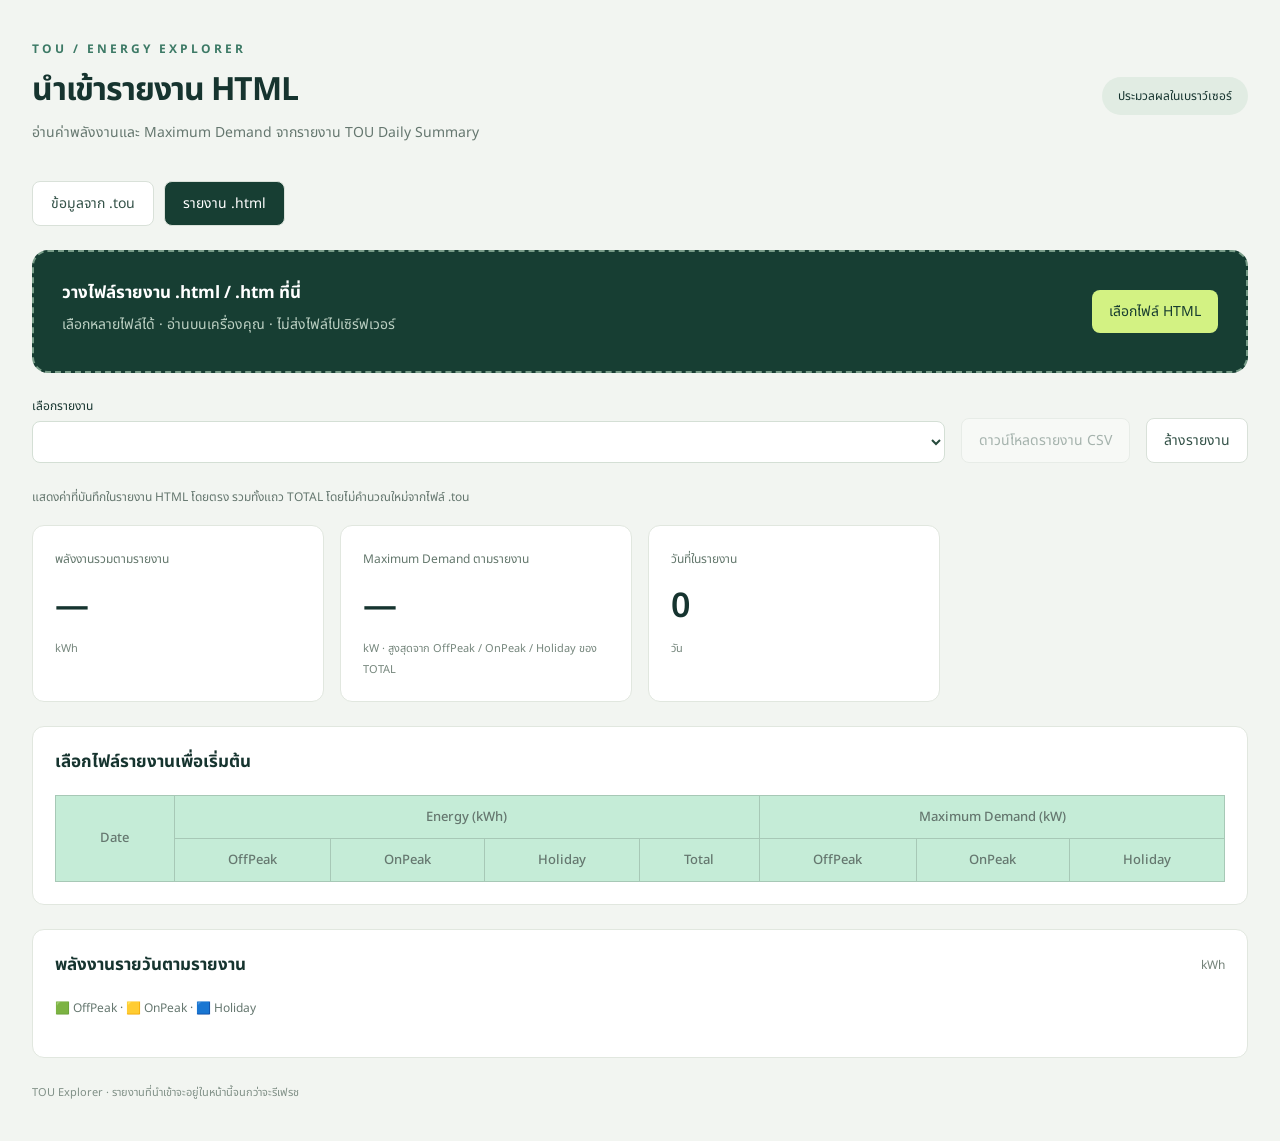
==== html-report.html @ 1957208d "Add HTML TOU report upload page and navigation" ====
<!doctype html>
<html lang="th"><head><meta charset="utf-8"><meta name="viewport" content="width=device-width,initial-scale=1"><title>TOU · รายงาน HTML</title><link rel="stylesheet" href="style.css"><style>.menu{display:flex;gap:10px;margin-bottom:24px}.menu a{padding:11px 18px;border-radius:8px;text-decoration:none;color:#345248;background:white;border:1px solid #d9e1d9}.menu a[aria-current]{background:#173e33;color:white}.energy-day{display:grid;grid-template-columns:30px 1fr 80px;gap:12px;align-items:center;margin:8px 0;font-size:12px}.energy-stack{display:flex;height:15px;background:#f2f5f1;border-radius:3px;overflow:hidden}.energy-stack i{display:block;height:100%}.energy-day>span:last-child{text-align:right}</style></head>
<body><main><header><div><div class="eyebrow">TOU / ENERGY EXPLORER</div><h1>นำเข้ารายงาน HTML</h1><p>อ่านค่าพลังงานและ Maximum Demand จากรายงาน TOU Daily Summary</p></div><span class="badge">ประมวลผลในเบราว์เซอร์</span></header>
<nav class="menu" aria-label="เมนูหลัก"><a href="index.html">ข้อมูลจาก .tou</a><a href="html-report.html" aria-current="page">รายงาน .html</a></nav>
<section id="htmlDrop" class="upload"><div><h2>วางไฟล์รายงาน .html / .htm ที่นี่</h2><p>เลือกหลายไฟล์ได้ · อ่านบนเครื่องคุณ · ไม่ส่งไฟล์ไปเซิร์ฟเวอร์</p></div><label class="button">เลือกไฟล์ HTML<input id="htmlFiles" type="file" accept=".html,.htm" multiple hidden></label></section>
<p id="htmlMessage" role="status" style="white-space:pre-line"></p><section class="filters"><label>เลือกรายงาน<select id="reportSelect"></select></label><button id="htmlExport" class="secondary">ดาวน์โหลดรายงาน CSV</button><button id="htmlClear" class="secondary">ล้างรายงาน</button></section>
<p class="rule">แสดงค่าที่บันทึกในรายงาน HTML โดยตรง รวมทั้งแถว TOTAL โดยไม่คำนวณใหม่จากไฟล์ .tou</p>
<section class="cards"><article><span>พลังงานรวมตามรายงาน</span><strong id="htmlEnergy">—</strong><small>kWh</small></article><article><span>Maximum Demand ตามรายงาน</span><strong id="htmlDemand">—</strong><small>kW · สูงสุดจาก OffPeak / OnPeak / Holiday ของ TOTAL</small></article><article><span>วันที่ในรายงาน</span><strong id="htmlDays">0</strong><small>วัน</small></article></section>
<section class="panel daily-panel"><div class="panelhead"><h2 id="reportName">เลือกไฟล์รายงานเพื่อเริ่มต้น</h2></div><div class="tablewrap"><table class="tou-table"><thead><tr><th rowspan="2">Date</th><th colspan="4">Energy (kWh)</th><th colspan="3">Maximum Demand (kW)</th></tr><tr><th>OffPeak</th><th>OnPeak</th><th>Holiday</th><th>Total</th><th>OffPeak</th><th>OnPeak</th><th>Holiday</th></tr></thead><tbody id="reportBody"></tbody></table></div></section>
<section class="panel"><div class="panelhead"><h2>พลังงานรายวันตามรายงาน</h2><span>kWh</span></div><p class="rule">🟩 OffPeak · 🟨 OnPeak · 🟦 Holiday</p><div id="energyBars"></div></section><footer>TOU Explorer · รายงานที่นำเข้าจะอยู่ในหน้านี้จนกว่าจะรีเฟรช</footer>
</main><script type="module" src="html-report.mjs?v=1"></script></body></html>
---- style.css ----
@import url('https://fonts.googleapis.com/css2?family=Noto+Sans+Thai:wght@400;500;600;700&display=swap');
:root{font-family:'Noto Sans Thai',sans-serif;color:#16342f;background:#f2f5f1;font-size:14px}*{box-sizing:border-box}body{margin:0}main{max-width:1280px;margin:auto;padding:40px 32px}header{display:flex;justify-content:space-between;align-items:center;margin-bottom:30px}h1{font-size:32px;letter-spacing:-1px;margin:8px 0}h2{font-size:17px;margin:0}p{color:#65776f;margin:8px 0}.eyebrow{font-size:12px;letter-spacing:3px;color:#3d7a66;font-weight:700}.badge{background:#e1ece3;padding:10px 16px;border-radius:30px;font-size:12px}.upload{display:flex;align-items:center;justify-content:space-between;background:#173e33;color:white;border:2px dashed #789c88;border-radius:16px;padding:28px}.upload p{color:#bcd0c3}.upload.over{background:#285e4c}.actions{display:flex;gap:10px;flex-wrap:wrap}button,.button{font:inherit;border:0;border-radius:8px;background:#d3f283;color:#183d30;cursor:pointer;padding:11px 17px;display:inline-block}button.secondary{background:white;border:1px solid #d9e1d9;color:#345248}button:hover,.button:hover{filter:brightness(.95)}button:disabled{opacity:.4;cursor:default}input,select{font:inherit;border:1px solid #d4dfd5;border-radius:8px;padding:10px;background:white;color:#264a3c;width:100%}.filters{display:flex;gap:16px;align-items:end;margin:24px 0}.filters label{flex:1;display:grid;gap:6px;font-size:12px}.cards{display:grid;grid-template-columns:repeat(4,1fr);gap:16px;margin-bottom:24px}.cards article{background:white;border:1px solid #e1e7df;border-radius:12px;padding:22px}.cards span{font-size:12px;color:#63776c}.cards strong{display:block;font-size:34px;margin:12px 0 5px;font-weight:600}.cards small{color:#75867c;font-size:11px}.charts{display:grid;grid-template-columns:1.2fr 1fr;gap:20px;margin-bottom:24px}.panel{background:white;border:1px solid #e1e7df;border-radius:12px;padding:22px}.panelhead{display:flex;justify-content:space-between;align-items:center;margin-bottom:20px}.panelhead span{font-size:12px;color:#738178}.chart{min-height:240px}.chart svg{width:100%;height:240px;overflow:visible}.legend{display:flex;gap:14px;flex-wrap:wrap;font-size:11px;color:#63776c;margin-top:10px}.legend i{width:9px;height:9px;display:inline-block;border-radius:50%;margin-right:5px}.empty{height:240px;display:grid;place-items:center;color:#96a399}.tablewrap{overflow:auto}table{width:100%;border-collapse:collapse;font-size:13px}th{text-align:left;font-weight:500;background:#f5f7f3;color:#65776f}th,td{padding:11px 16px;border-bottom:1px solid #edf0e9;white-space:nowrap}td:nth-child(4),td:nth-child(5){font-variant-numeric:tabular-nums}.status{font-size:11px;color:#6b7e70}.warn{color:#a67524}.pager{display:flex;gap:16px;justify-content:flex-end;align-items:center;margin-top:18px;font-size:12px}aside{font-size:12px;line-height:1.9;color:#7a8073;background:#e9eee3;border-radius:10px;padding:16px 20px;margin-top:20px}footer{font-size:11px;color:#809087;margin-top:26px}#message{font-size:12px;white-space:pre-line}button:focus-visible,.button:focus-visible,input:focus-visible,select:focus-visible{outline:3px solid #8fb970;outline-offset:3px}@media(max-width:800px){main{padding:22px 16px}header,.upload{display:block}.badge{display:inline-block;margin-top:12px}.actions{margin-top:16px}.filters{flex-wrap:wrap}.filters label{flex-basis:28%}.cards{grid-template-columns:repeat(2,1fr)}.charts{grid-template-columns:1fr}h1{font-size:26px}.cards article{padding:16px}.cards strong{font-size:28px}}

.tou-options{display:flex;gap:16px;margin:16px 0}.tou-options label{flex:1;font-size:12px;display:grid;gap:6px}.rule{font-size:12px;line-height:1.8;margin:0 0 16px}.daily-panel{margin-bottom:24px}.tou-table th{text-align:center;background:#c5ecd7;border:1px solid #a7c8b6}.tou-table td{padding:7px 10px;border:1px solid #dce3db;text-align:right}.tou-table td:first-child,.tou-table td:nth-child(2),.tou-table td:last-child{text-align:left}.tou-table tr.holiday{background:#f1f6ec}.tou-table tr.total{background:#e1e7db;font-weight:700}.tou-table tr.partial{color:#8a681a}#calendarWarning{font-size:12px;color:#956720}@media(max-width:800px){.tou-options{flex-direction:column}}

.reading-input{width:150px;min-width:110px;padding:7px 9px;font-variant-numeric:tabular-nums;background:#f9fbf7}.reading-input.edited{background:#fff5d9;border-color:#cba250}.edit-toolbar{display:flex;justify-content:space-between;align-items:center;gap:16px;margin-bottom:12px;font-size:12px;color:#627b6b}#editMessage{font-size:12px;color:#38735a}

.day-toolbar{display:flex;gap:18px;align-items:end;margin-bottom:18px}.day-toolbar label{display:grid;gap:6px;font-size:12px;width:290px}.day-toolbar span{font-size:12px;color:#6c8073;padding-bottom:12px}

.filters{flex-wrap:wrap}.filters label{min-width:150px}
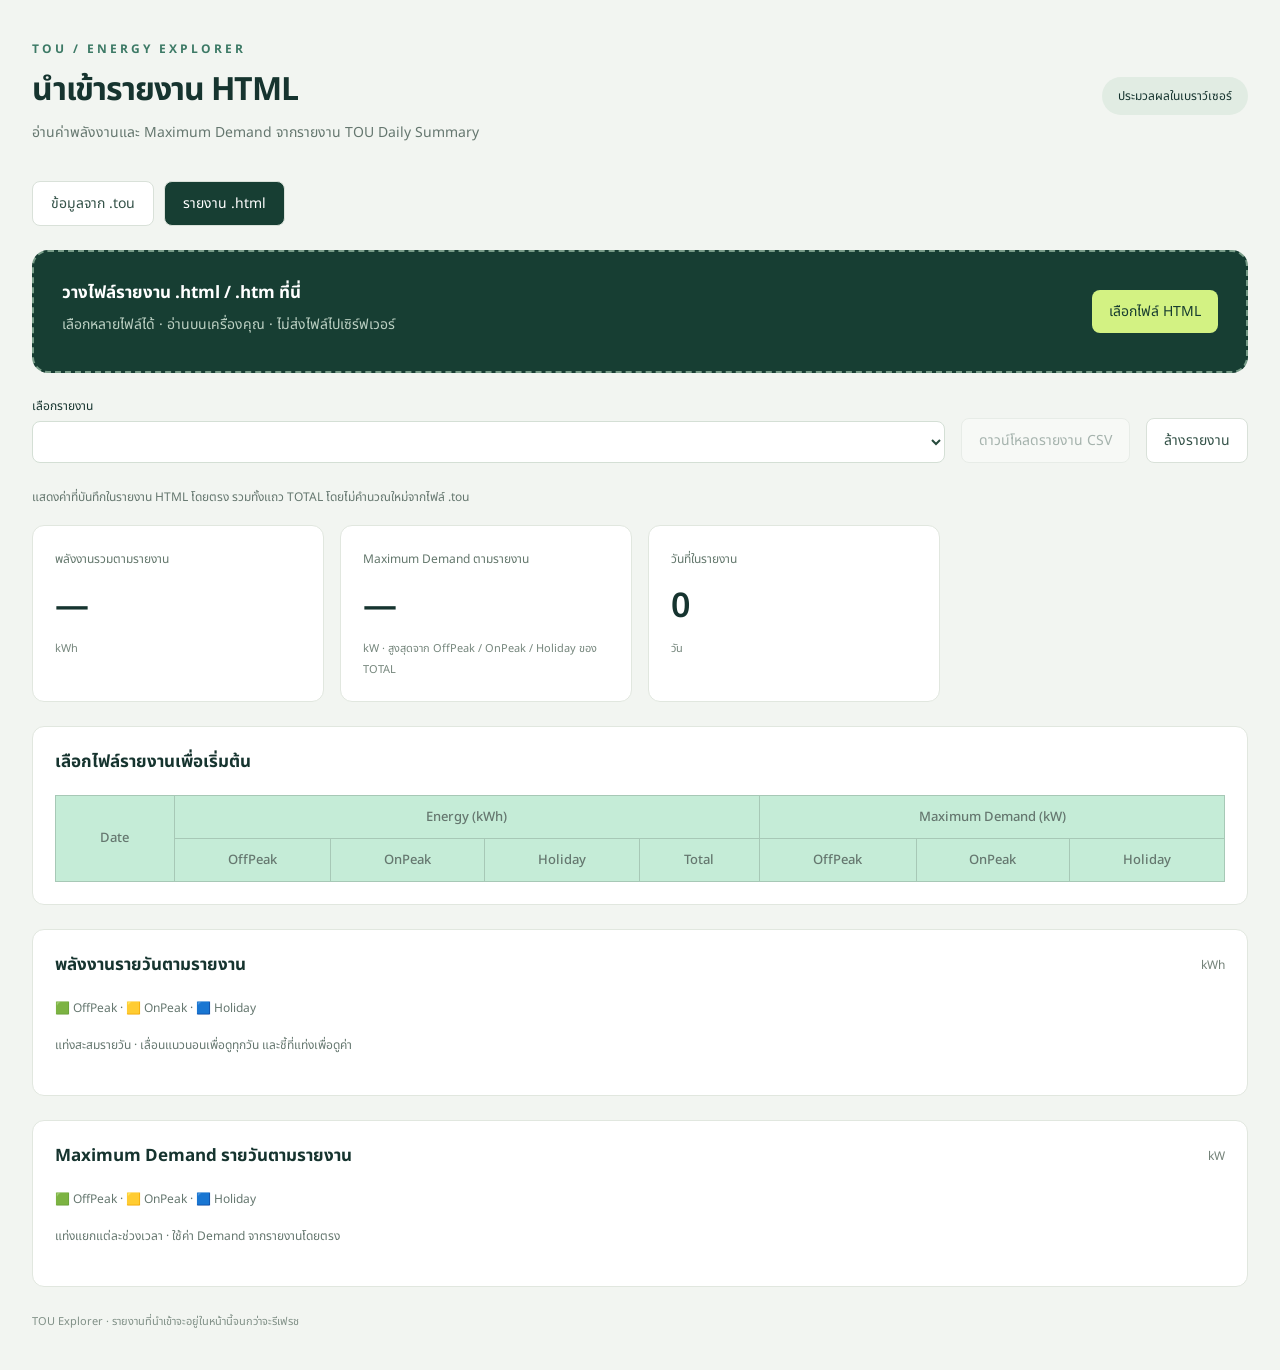
==== commit ea43cf9d: "Show vertical daily Energy and Demand bar charts" ====
--- a/html-report.html
+++ b/html-report.html
@@ -1,11 +1,11 @@
-<!doctype html>
-<html lang="th"><head><meta charset="utf-8"><meta name="viewport" content="width=device-width,initial-scale=1"><title>TOU · รายงาน HTML</title><link rel="stylesheet" href="style.css"><style>.menu{display:flex;gap:10px;margin-bottom:24px}.menu a{padding:11px 18px;border-radius:8px;text-decoration:none;color:#345248;background:white;border:1px solid #d9e1d9}.menu a[aria-current]{background:#173e33;color:white}.energy-day{display:grid;grid-template-columns:30px 1fr 80px;gap:12px;align-items:center;margin:8px 0;font-size:12px}.energy-stack{display:flex;height:15px;background:#f2f5f1;border-radius:3px;overflow:hidden}.energy-stack i{display:block;height:100%}.energy-day>span:last-child{text-align:right}</style></head>
-<body><main><header><div><div class="eyebrow">TOU / ENERGY EXPLORER</div><h1>นำเข้ารายงาน HTML</h1><p>อ่านค่าพลังงานและ Maximum Demand จากรายงาน TOU Daily Summary</p></div><span class="badge">ประมวลผลในเบราว์เซอร์</span></header>
-<nav class="menu" aria-label="เมนูหลัก"><a href="index.html">ข้อมูลจาก .tou</a><a href="html-report.html" aria-current="page">รายงาน .html</a></nav>
-<section id="htmlDrop" class="upload"><div><h2>วางไฟล์รายงาน .html / .htm ที่นี่</h2><p>เลือกหลายไฟล์ได้ · อ่านบนเครื่องคุณ · ไม่ส่งไฟล์ไปเซิร์ฟเวอร์</p></div><label class="button">เลือกไฟล์ HTML<input id="htmlFiles" type="file" accept=".html,.htm" multiple hidden></label></section>
-<p id="htmlMessage" role="status" style="white-space:pre-line"></p><section class="filters"><label>เลือกรายงาน<select id="reportSelect"></select></label><button id="htmlExport" class="secondary">ดาวน์โหลดรายงาน CSV</button><button id="htmlClear" class="secondary">ล้างรายงาน</button></section>
-<p class="rule">แสดงค่าที่บันทึกในรายงาน HTML โดยตรง รวมทั้งแถว TOTAL โดยไม่คำนวณใหม่จากไฟล์ .tou</p>
-<section class="cards"><article><span>พลังงานรวมตามรายงาน</span><strong id="htmlEnergy">—</strong><small>kWh</small></article><article><span>Maximum Demand ตามรายงาน</span><strong id="htmlDemand">—</strong><small>kW · สูงสุดจาก OffPeak / OnPeak / Holiday ของ TOTAL</small></article><article><span>วันที่ในรายงาน</span><strong id="htmlDays">0</strong><small>วัน</small></article></section>
-<section class="panel daily-panel"><div class="panelhead"><h2 id="reportName">เลือกไฟล์รายงานเพื่อเริ่มต้น</h2></div><div class="tablewrap"><table class="tou-table"><thead><tr><th rowspan="2">Date</th><th colspan="4">Energy (kWh)</th><th colspan="3">Maximum Demand (kW)</th></tr><tr><th>OffPeak</th><th>OnPeak</th><th>Holiday</th><th>Total</th><th>OffPeak</th><th>OnPeak</th><th>Holiday</th></tr></thead><tbody id="reportBody"></tbody></table></div></section>
-<section class="panel"><div class="panelhead"><h2>พลังงานรายวันตามรายงาน</h2><span>kWh</span></div><p class="rule">🟩 OffPeak · 🟨 OnPeak · 🟦 Holiday</p><div id="energyBars"></div></section><footer>TOU Explorer · รายงานที่นำเข้าจะอยู่ในหน้านี้จนกว่าจะรีเฟรช</footer>
-</main><script type="module" src="html-report.mjs?v=1"></script></body></html>
+<!doctype html>
+<html lang="th"><head><meta charset="utf-8"><meta name="viewport" content="width=device-width,initial-scale=1"><title>TOU · รายงาน HTML</title><link rel="stylesheet" href="style.css"><style>.menu{display:flex;gap:10px;margin-bottom:24px}.menu a{padding:11px 18px;border-radius:8px;text-decoration:none;color:#345248;background:white;border:1px solid #d9e1d9}.menu a[aria-current]{background:#173e33;color:white}.energy-day{display:grid;grid-template-columns:30px 1fr 80px;gap:12px;align-items:center;margin:8px 0;font-size:12px}.energy-stack{display:flex;height:15px;background:#f2f5f1;border-radius:3px;overflow:hidden}.energy-stack i{display:block;height:100%}.energy-day>span:last-child{text-align:right}.report-chart{overflow-x:auto}.report-chart svg{display:block;width:100%;height:310px}</style></head>
+<body><main><header><div><div class="eyebrow">TOU / ENERGY EXPLORER</div><h1>นำเข้ารายงาน HTML</h1><p>อ่านค่าพลังงานและ Maximum Demand จากรายงาน TOU Daily Summary</p></div><span class="badge">ประมวลผลในเบราว์เซอร์</span></header>
+<nav class="menu" aria-label="เมนูหลัก"><a href="index.html">ข้อมูลจาก .tou</a><a href="html-report.html" aria-current="page">รายงาน .html</a></nav>
+<section id="htmlDrop" class="upload"><div><h2>วางไฟล์รายงาน .html / .htm ที่นี่</h2><p>เลือกหลายไฟล์ได้ · อ่านบนเครื่องคุณ · ไม่ส่งไฟล์ไปเซิร์ฟเวอร์</p></div><label class="button">เลือกไฟล์ HTML<input id="htmlFiles" type="file" accept=".html,.htm" multiple hidden></label></section>
+<p id="htmlMessage" role="status" style="white-space:pre-line"></p><section class="filters"><label>เลือกรายงาน<select id="reportSelect"></select></label><button id="htmlExport" class="secondary">ดาวน์โหลดรายงาน CSV</button><button id="htmlClear" class="secondary">ล้างรายงาน</button></section>
+<p class="rule">แสดงค่าที่บันทึกในรายงาน HTML โดยตรง รวมทั้งแถว TOTAL โดยไม่คำนวณใหม่จากไฟล์ .tou</p>
+<section class="cards"><article><span>พลังงานรวมตามรายงาน</span><strong id="htmlEnergy">—</strong><small>kWh</small></article><article><span>Maximum Demand ตามรายงาน</span><strong id="htmlDemand">—</strong><small>kW · สูงสุดจาก OffPeak / OnPeak / Holiday ของ TOTAL</small></article><article><span>วันที่ในรายงาน</span><strong id="htmlDays">0</strong><small>วัน</small></article></section>
+<section class="panel daily-panel"><div class="panelhead"><h2 id="reportName">เลือกไฟล์รายงานเพื่อเริ่มต้น</h2></div><div class="tablewrap"><table class="tou-table"><thead><tr><th rowspan="2">Date</th><th colspan="4">Energy (kWh)</th><th colspan="3">Maximum Demand (kW)</th></tr><tr><th>OffPeak</th><th>OnPeak</th><th>Holiday</th><th>Total</th><th>OffPeak</th><th>OnPeak</th><th>Holiday</th></tr></thead><tbody id="reportBody"></tbody></table></div></section>
+<section class="panel"><div class="panelhead"><h2>พลังงานรายวันตามรายงาน</h2><span>kWh</span></div><p class="rule">🟩 OffPeak · 🟨 OnPeak · 🟦 Holiday</p><p class="rule">แท่งสะสมรายวัน · เลื่อนแนวนอนเพื่อดูทุกวัน และชี้ที่แท่งเพื่อดูค่า</p><div id="energyBars" class="report-chart"></div></section><section class="panel" style="margin-top:24px"><div class="panelhead"><h2>Maximum Demand รายวันตามรายงาน</h2><span>kW</span></div><p class="rule">🟩 OffPeak · 🟨 OnPeak · 🟦 Holiday</p><p class="rule">แท่งแยกแต่ละช่วงเวลา · ใช้ค่า Demand จากรายงานโดยตรง</p><div id="demandBars" class="report-chart"></div></section><footer>TOU Explorer · รายงานที่นำเข้าจะอยู่ในหน้านี้จนกว่าจะรีเฟรช</footer>
+</main><script type="module" src="html-report.mjs?v=2"></script></body></html>
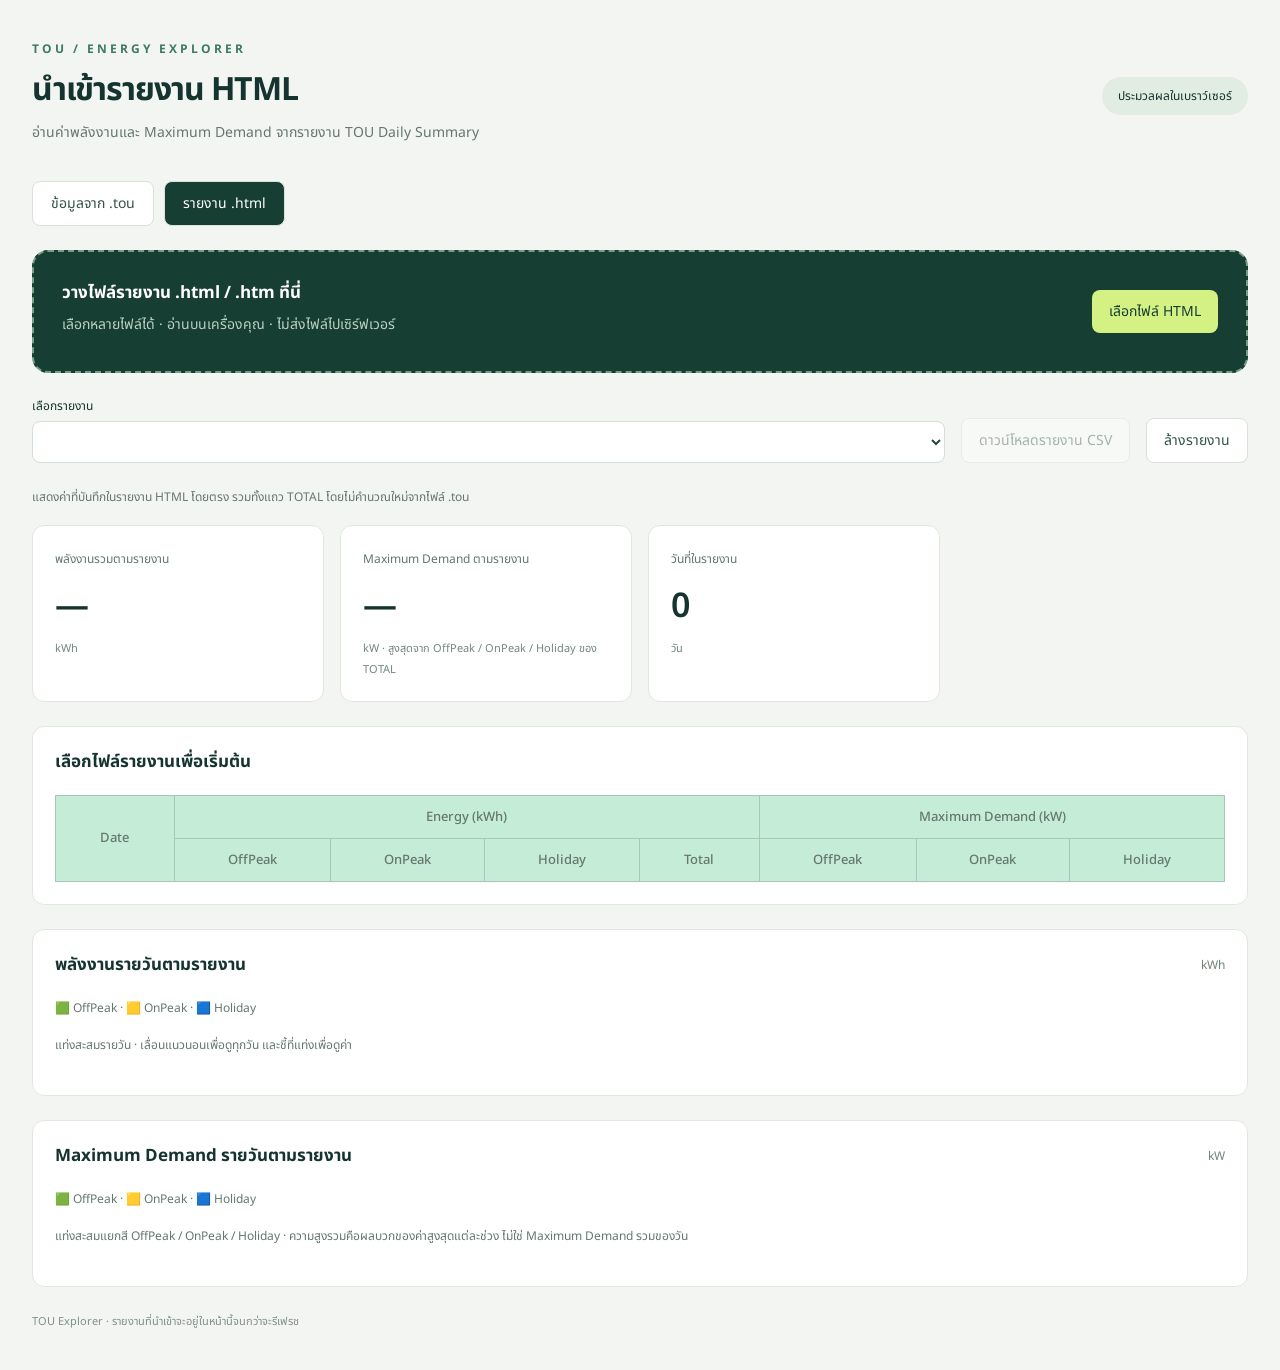
==== commit a9525e6f: "Stack daily Demand periods in one bar" ====
--- a/html-report.html
+++ b/html-report.html
@@ -7,5 +7,5 @@
 <p class="rule">แสดงค่าที่บันทึกในรายงาน HTML โดยตรง รวมทั้งแถว TOTAL โดยไม่คำนวณใหม่จากไฟล์ .tou</p>
 <section class="cards"><article><span>พลังงานรวมตามรายงาน</span><strong id="htmlEnergy">—</strong><small>kWh</small></article><article><span>Maximum Demand ตามรายงาน</span><strong id="htmlDemand">—</strong><small>kW · สูงสุดจาก OffPeak / OnPeak / Holiday ของ TOTAL</small></article><article><span>วันที่ในรายงาน</span><strong id="htmlDays">0</strong><small>วัน</small></article></section>
 <section class="panel daily-panel"><div class="panelhead"><h2 id="reportName">เลือกไฟล์รายงานเพื่อเริ่มต้น</h2></div><div class="tablewrap"><table class="tou-table"><thead><tr><th rowspan="2">Date</th><th colspan="4">Energy (kWh)</th><th colspan="3">Maximum Demand (kW)</th></tr><tr><th>OffPeak</th><th>OnPeak</th><th>Holiday</th><th>Total</th><th>OffPeak</th><th>OnPeak</th><th>Holiday</th></tr></thead><tbody id="reportBody"></tbody></table></div></section>
-<section class="panel"><div class="panelhead"><h2>พลังงานรายวันตามรายงาน</h2><span>kWh</span></div><p class="rule">🟩 OffPeak · 🟨 OnPeak · 🟦 Holiday</p><p class="rule">แท่งสะสมรายวัน · เลื่อนแนวนอนเพื่อดูทุกวัน และชี้ที่แท่งเพื่อดูค่า</p><div id="energyBars" class="report-chart"></div></section><section class="panel" style="margin-top:24px"><div class="panelhead"><h2>Maximum Demand รายวันตามรายงาน</h2><span>kW</span></div><p class="rule">🟩 OffPeak · 🟨 OnPeak · 🟦 Holiday</p><p class="rule">แท่งแยกแต่ละช่วงเวลา · ใช้ค่า Demand จากรายงานโดยตรง</p><div id="demandBars" class="report-chart"></div></section><footer>TOU Explorer · รายงานที่นำเข้าจะอยู่ในหน้านี้จนกว่าจะรีเฟรช</footer>
-</main><script type="module" src="html-report.mjs?v=2"></script></body></html>
+<section class="panel"><div class="panelhead"><h2>พลังงานรายวันตามรายงาน</h2><span>kWh</span></div><p class="rule">🟩 OffPeak · 🟨 OnPeak · 🟦 Holiday</p><p class="rule">แท่งสะสมรายวัน · เลื่อนแนวนอนเพื่อดูทุกวัน และชี้ที่แท่งเพื่อดูค่า</p><div id="energyBars" class="report-chart"></div></section><section class="panel" style="margin-top:24px"><div class="panelhead"><h2>Maximum Demand รายวันตามรายงาน</h2><span>kW</span></div><p class="rule">🟩 OffPeak · 🟨 OnPeak · 🟦 Holiday</p><p class="rule">แท่งสะสมแยกสี OffPeak / OnPeak / Holiday · ความสูงรวมคือผลบวกของค่าสูงสุดแต่ละช่วง ไม่ใช่ Maximum Demand รวมของวัน</p><div id="demandBars" class="report-chart"></div></section><footer>TOU Explorer · รายงานที่นำเข้าจะอยู่ในหน้านี้จนกว่าจะรีเฟรช</footer>
+</main><script type="module" src="html-report.mjs?v=3"></script></body></html>
